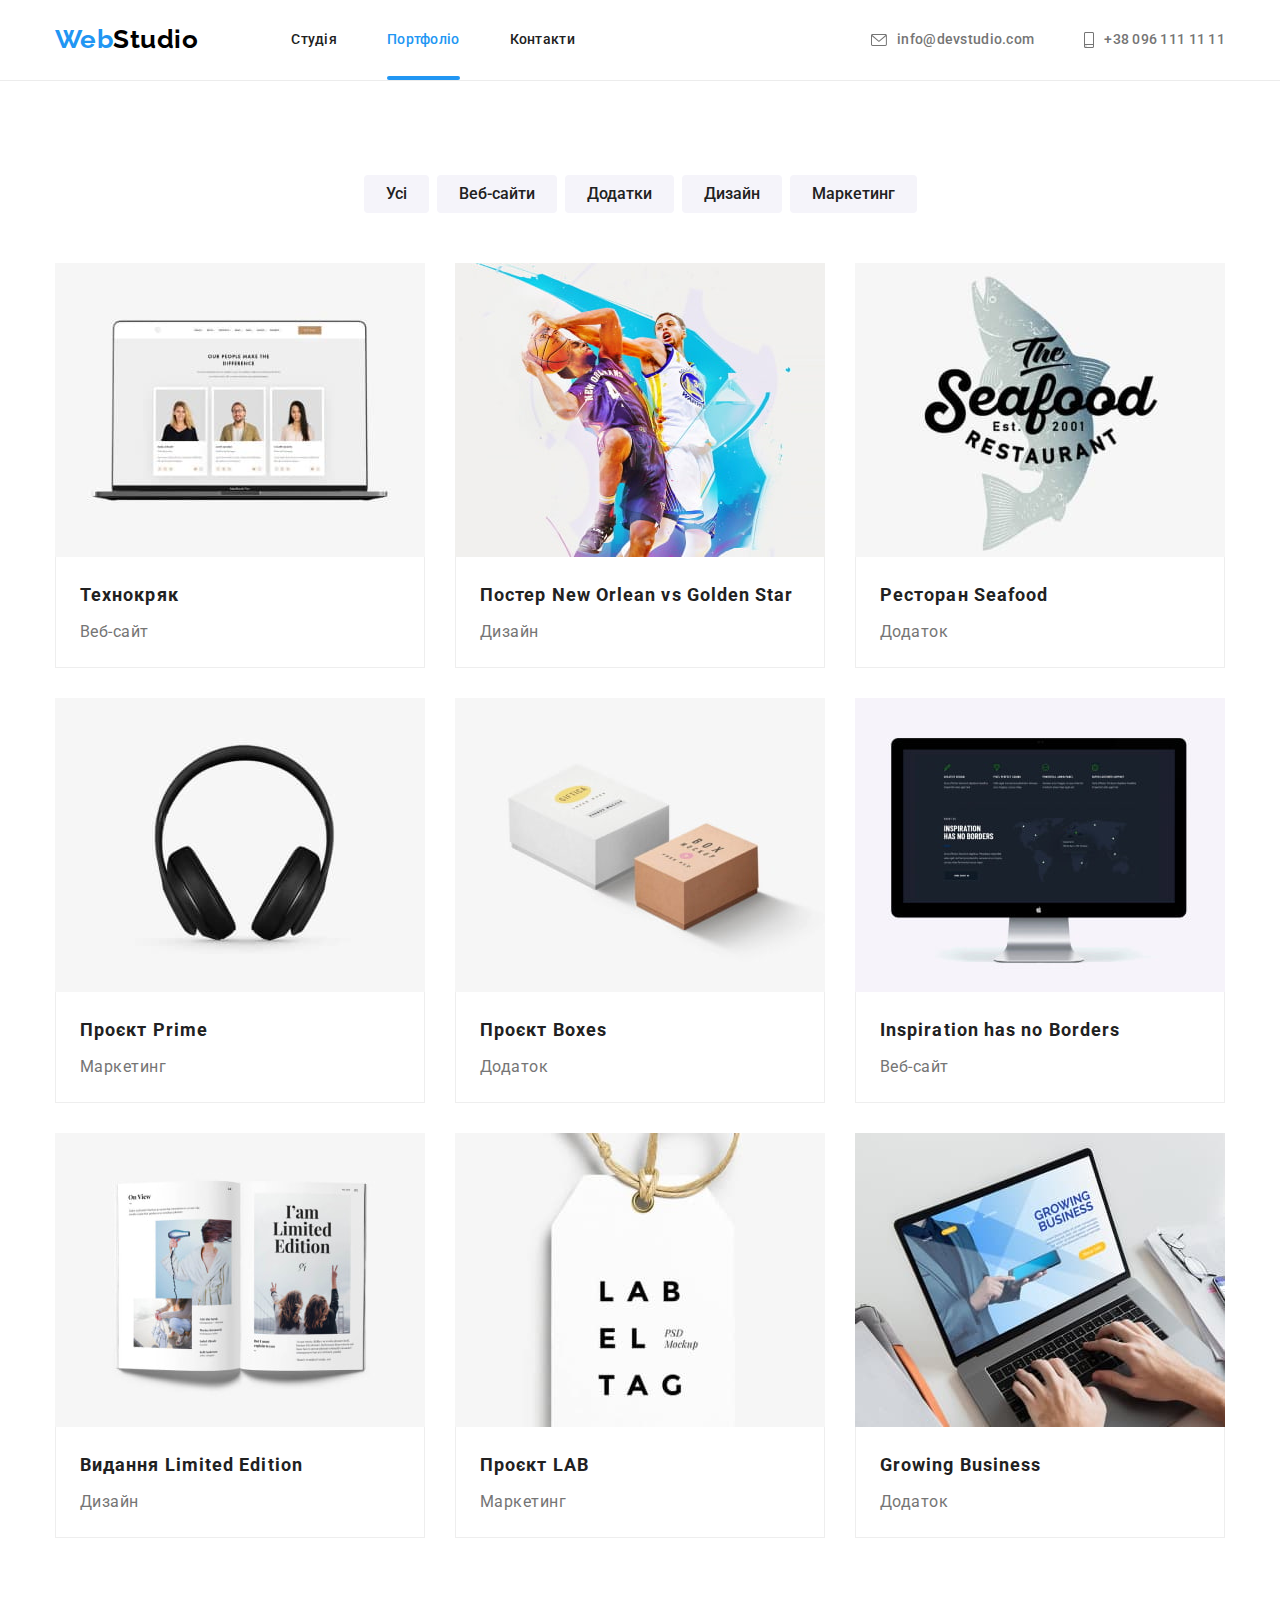
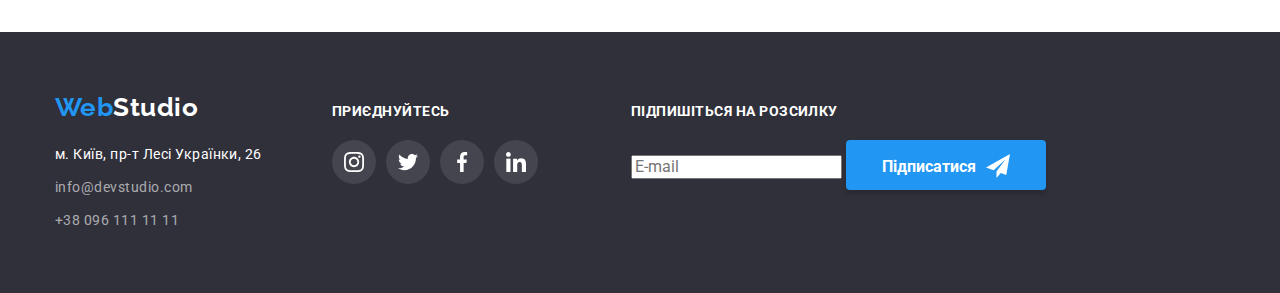
==== portfolio.html @ fe65bb8a "added forma" ====
<!DOCTYPE html>
<html lang="uk">
  <head>
    <meta charset="UTF-8" />
    <meta http-equiv="X-UA-Compatible" content="IE=edge" />
    <meta name="viewport" content="width=device-width, initial-scale=1.0" />
    <title>Portfolio</title>
    <link rel="preconnect" href="https://fonts.googleapis.com" />
    <link rel="preconnect" href="https://fonts.gstatic.com" crossorigin />
    <link
      href="https://fonts.googleapis.com/css2?family=Raleway:wght@700&family=Roboto:wght@400;500;700;900&display=swap"
      rel="stylesheet"
    />
    <link
      rel="stylesheet"
      href="https://cdnjs.cloudflare.com/ajax/libs/modern-normalize/1.1.0/modern-normalize.min.css"
    />
    <link rel="stylesheet" href="./css/styles.css" />
  </head>
  <body class="body">
    <header class="header">
      <div class="container main-nav">
        <a href="./index.html" class="logo"
          >Web<span class="logo-element">Studio</span></a
        >
        <nav>
          <ul class="nav">
            <li class="item">
              <a href="./index.html" class="nav-link">Студія</a>
            </li>
            <li class="item">
              <a href="./portfolio.html" class="nav-link current">Портфоліо</a>
            </li>
            <li class="item"><a href="" class="nav-link">Контакти</a></li>
          </ul>
        </nav>
        <ul class="address-nav">
          <li class="address-link">
            <a href="mailto:info@devstudio.com" class="address-link">
              <svg class="address-icon" width="16" height="12">
                <use href="./images/symbol-defs.svg#icon-envelope"></use>
              </svg>
              info@devstudio.com</a
            >
          </li>
          <li class="address-link">
            <a href="tel:+380961111111" class="address-link">
              <svg class="address-icon" width="10" height="16">
                <use href="./images/symbol-defs.svg#icon-smartphone"></use>
              </svg>
              +38 096 111 11 11</a
            >
          </li>
        </ul>
      </div>
    </header>
    <section class="portfolio">
      <div class="container">
        <h1 class="visually-hidden">Наші проекти</h1>
        <ul class="portfolio-filter">
          <li class="portfolio-element">
            <button type="button" class="filter-button">Усі</button>
          </li>
          <li class="portfolio-element">
            <button type="button" class="filter-button">Веб-сайти</button>
          </li>
          <li class="portfolio-element">
            <button type="button" class="filter-button">Додатки</button>
          </li>
          <li class="portfolio-element">
            <button type="button" class="filter-button">Дизайн</button>
          </li>
          <li class="portfolio-element">
            <button type="button" class="filter-button">Маркетинг</button>
          </li>
        </ul>
        <ul class="projects-list">
          <li class="works-list">
            <a class="additional" href="">
              <div class="works-overlay">
                <img src="./images/portfolio-1.jpeg" width="370" alt="Веб-сайт" />
                <div class="active-overlay">
                  <p class="overlay-text">
                    Ресурс пропонує комплексні пропозиції з різним рівнем функціоналу та сервісів. Все це дозволить відвідувачу отримати вичерпні відомості про компанію чи приватну особу.
                  </p>
                </div>
              </div>
              <div class="works-border">
                <h2 class="heading works">Технокряк</h2>
                <p class="text works">Веб-сайт</p>
              </div>
            </a>
          </li>
          <li class="works-list">
            <a class="additional" href="">
              <div class="works-overlay">
              <img src="./images/portfolio-2.jpeg" width="370" alt="Дизайн постера"/>
                <div class="active-overlay">
                  <p class="overlay-text">
                    Ресурс пропонує комплексні пропозиції з різним рівнем функціоналу та сервісів. Все це дозволить відвідувачу отримати вичерпні відомості про компанію чи приватну особу.
                  </p>
                </div>
              </div>
              <div class="works-border">
                <h2 class="heading works">Постер New Orlean vs Golden Star</h2>
                <p class="text works">Дизайн</p>
              </div>
            </a>
          </li>
          <li class="works-list">
            <a class="additional" href="">
              <div class="works-overlay">
                <img
                src="./images/portfolio-3.jpeg"
                width="370"
                alt="Додаток для ресторану"
              />
                <div class="active-overlay">
                  <p class="overlay-text">
                    Ресурс пропонує комплексні пропозиції з різним рівнем функціоналу та сервісів. Все це дозволить відвідувачу отримати вичерпні відомості про компанію чи приватну особу.
                  </p>
                </div>
              </div>
              <div class="works-border">
                <h2 class="heading works">Ресторан Seafood</h2>
                <p class="text works">Додаток</p>
              </div>
            </a>
          </li>
          <li class="works-list">
            <a class="additional" href="">
              <div class="works-overlay">
                <img
                src="./images/portfolio-4.jpeg"
                width="370"
                alt="Проєкт Прайм"
              />
                <div class="active-overlay">
                  <p class="overlay-text">
                    Ресурс пропонує комплексні пропозиції з різним рівнем функціоналу та сервісів. Все це дозволить відвідувачу отримати вичерпні відомості про компанію чи приватну особу.
                  </p>
                </div>
              </div>
              <div class="works-border">
                <h2 class="heading works">Проєкт Prime</h2>
                <p class="text works">Маркетинг</p>
              </div>
            </a>
          </li>
          <li class="works-list">
            <a class="additional" href="">
              <div class="works-overlay">
                <img
                src="./images/portfolio-5.jpeg"
                width="370"
                alt="Додаток Боксез"
              />
                <div class="active-overlay">
                  <p class="overlay-text">
                    Ресурс пропонує комплексні пропозиції з різним рівнем функціоналу та сервісів. Все це дозволить відвідувачу отримати вичерпні відомості про компанію чи приватну особу.
                  </p>
                </div>
              </div>
              <div class="works-border">
                <h2 class="heading works">Проєкт Boxes</h2>
                <p class="text works">Додаток</p>
              </div>
            </a>
          </li>
          <li class="works-list">
            <a class="additional" href=""
              >
              <div class="works-overlay">
                <img
                src="./images/portfolio-6.jpeg"
                width="370"
                alt="Веб-сайт"
              />
                <div class="active-overlay">
                  <p class="overlay-text">
                    Ресурс пропонує комплексні пропозиції з різним рівнем функціоналу та сервісів. Все це дозволить відвідувачу отримати вичерпні відомості про компанію чи приватну особу.
                  </p>
                </div>
              </div>
              <div class="works-border">
                <h2 class="heading works">Inspiration has no Borders</h2>
                <p class="text works">Веб-сайт</p>
              </div>
            </a>
          </li>
          <li class="works-list">
            <a class="additional" href=""
              >
              <div class="works-overlay">
                <img
                src="./images/portfolio-7.jpeg"
                width="370"
                alt="Дизайн журналу"
              />
                <div class="active-overlay">
                  <p class="overlay-text">
                    Ресурс пропонує комплексні пропозиції з різним рівнем функціоналу та сервісів. Все це дозволить відвідувачу отримати вичерпні відомості про компанію чи приватну особу.
                  </p>
                </div>
              </div>
              <div class="works-border">
                <h2 class="heading works">Видання Limited Edition</h2>
                <p class="text works">Дизайн</p>
              </div>
            </a>
          </li>
          <li class="works-list">
            <a class="additional" href="">
              <div class="works-overlay">
                <img
                src="./images/portfolio-8.jpeg"
                width="370"
                alt="Маркетинг проєкт"
              />
                <div class="active-overlay">
                  <p class="overlay-text">
                    Ресурс пропонує комплексні пропозиції з різним рівнем функціоналу та сервісів. Все це дозволить відвідувачу отримати вичерпні відомості про компанію чи приватну особу.
                  </p>
                </div>
              </div>
              <div class="works-border">
                <h2 class="heading works">Проєкт LAB</h2>
                <p class="text works">Маркетинг</p>
              </div>
            </a>
          </li>
          <li class="works-list">
            <a class="additional" href="">
              <div class="works-overlay">
                <img
                src="./images/portfolio-9.jpeg"
                width="370"
                alt="Додаток для бізнесу"
              />
                <div class="active-overlay">
                  <p class="overlay-text">
                    Ресурс пропонує комплексні пропозиції з різним рівнем функціоналу та сервісів. Все це дозволить відвідувачу отримати вичерпні відомості про компанію чи приватну особу.
                  </p>
                </div>
              </div>
              <div class="works-border">
                <h2 class="heading works">Growing Business</h2>
                <p class="text works">Додаток</p>
              </div>
            </a>
          </li>
        </ul>
      </div>
    </section>
    <footer class="footer">
      <div class="container address-join">
        <div class="footer-info">
          <a href="" class="logo dark"
            >Web<span class="logo-option">Studio</span></a>
          <address class="footer-address">
            <ul>
              <li class="footer-details">
                <a href="https://goo.gl/maps/xE7LxwzbenVqKgYw7" class="address">м. Київ, пр-т Лесі Українки, 26</a>
              </li>
              <li class="footer-details">
                <a href="mailto:info@devstudio.com" class="address-details"
                  >info@devstudio.com</a
                >
              </li>
              <li class="footer-details">
                <a href="tel:+380961111111" class="address-details"
                  >+38 096 111 11 11</a
                >
              </li>
            </ul>
          </address>
        </div>
        <div class="join">
          <h3 class="heading-join">приєднуйтесь</h3>
          <div class="join-links">
            <a href="https://www.instagram.com/" class="join-social">
              <svg class="team-button">
                <use href="./images/symbol-defs.svg#icon-instagram"></use>
              </svg>
            </a>
            <a href="https://twitter.com/" class="join-social">
              <svg class="join-button">
                <use href="./images/symbol-defs.svg#icon-twitter"></use>
              </svg>
            </a>
            <a href="https://www.facebook.com/" class="join-social">
              <svg class="join-button">
                <use href="./images/symbol-defs.svg#icon-facebook"></use>
              </svg>
            </a>
            <a href="https://www.linkedin.com/" class="join-social">
              <svg class="join-button">
                <use href="./images/symbol-defs.svg#icon-linkedin"></use>
              </svg>
            </a>
          </div>
        </div>
        <form class="subscription">
          <h3 class="heading-join">Підпишіться на розсилку</h3>
          <label>
            <input type="email" name="email" placeholder="E-mail"/>
            <button class="subscribe" type="submit"> Підписатися</button>
          </label>
        </form>
      </div>
    </footer>
  </body>
</html>
---- css/styles.css ----
/* Color palette
main text #757575;
header text #212121;
primary accent #2196F3;
secondary accent #ffffff;
logo option one #000000;
address rgba(255, 255, 255, 0.6);
footer background #2F303A;*/

:root {
  --main-text: #757575;
  --heading-text: #212121;
  --primary-accent: #2196f3;
  --secondary-accent: #ffffff;
  --logo-option-one: #000000;
  --address: rgba(255, 255, 255, 0.6);
  --footer-bg: #2f303a;
  --additional-grey: #f5f4fa;
  --social-links: #afb1b8;
}
.body {
  color: var(--heading-text);
  font-family: "Roboto", sans-serif;
  font-weight: 400;
  letter-spacing: 0.03em;
}
ul {
  list-style: none;
  padding-left: 0;
}
a {
  text-decoration: none;
}
h1,
h2,
h3,
h4,
h5,
h6 {
  margin: 0;
}
.visually-hidden {
  position: absolute;
  width: 1px;
  height: 1px;
  margin: -1px;
  border: 0;
  padding: 0;

  white-space: nowrap;
  clip-path: inset(100%);
  clip: rect(0 0 0 0);
  overflow: hidden;
}
.header {
  border-bottom: 1px solid #ececec;
}
.container {
  width: 1200px;
  padding-left: 15px;
  padding-right: 15px;
  margin-left: auto;
  margin-right: auto;
}
.container.main-nav {
  display: flex;
  align-items: center;
}
.logo {
  margin-right: 93px;

  color: var(--primary-accent);
  font-family: "Raleway";
  font-weight: 700;
  font-size: 26px;
  line-height: 1.2;
}
.logo-element {
  color: var(--logo-option-one);
  font-family: "Raleway";
  font-weight: 700;
  font-size: 26px;
  line-height: 1.2;
}
.nav {
  display: flex;
  margin: 0px;
}
.nav .item:not(:last-child) {
  margin-right: 50px;
}
.nav-link {
  display: block;
  padding-top: 32px;
  padding-bottom: 32px;

  color: var(--heading-text);
  font-weight: 500;
  font-size: 14px;
  line-height: 1.14;
  letter-spacing: 0.02em;

  transition: color 250ms cubic-bezier(0.4, 0, 0.2, 1)
}
.item {
  position: relative;
}
.nav-link.current {
  color: var(--primary-accent);
}
.nav-link.current::after {
  position: absolute;
  bottom: 0px;
  left: 0px;

  content: "";
  width: 100%;
  height: 4px;
  background-color: var(--primary-accent);
  border-radius: 2px;
}
.nav-link:hover,
.nav-link:focus {
  color: var(--primary-accent);
}
.address-nav {
  display: flex;
  padding-left: 0px;
  margin-left: auto;
}
.address-link {
  display: flex;
  align-items: center;
  color: var(--main-text);
  font-weight: 500;
  font-size: 14px;
  line-height: 1.14;
  letter-spacing: 0.02em;

  transition: color 250ms cubic-bezier(0.4, 0, 0.2, 1)
}
.address-link:not(:last-child) {
  margin-right: 50px;
}
.address-icon {
  margin-right: 10px;
  align-content: center;
  fill: currentColor;
}
.address-link:hover,
.address-link:focus,
.address-details:hover,
.address-details:focus {
  color: var(--primary-accent);
}
.hero {
  padding-top: 200px;
  padding-bottom: 200px;
  max-width: 1600px;
  height: 600px;
  margin-left: auto;
  margin-right: auto;

  background-color: var(--footer-bg);
  background-image: linear-gradient(
      to right,
      rgba(47, 48, 58, 0.4),
      rgba(47, 48, 58, 0.4)
    ),
    url("../images/background.jpeg");
  background-repeat: no-repeat;
  background-position: center;
}
.hero-heading {
  width: 696px;
  margin-top: 0px;
  margin-left: auto;
  margin-right: auto;
  margin-bottom: 30px;

  color: var(--secondary-accent);

  text-transform: uppercase;
  text-align: center;
  font-weight: 900;
  font-size: 44px;
  line-height: 1.36;
  letter-spacing: 0.06em;
}
.button {
  display: block;
  margin-left: auto;
  margin-right: auto;

  width: 216px;
  height: 50px;
  box-shadow: 0px 4px 4px rgba(0, 0, 0, 0.15);
  border-radius: 4px;
  border: 0;

  color: var(--secondary-accent);
  background-color: var(--primary-accent);
  font-weight: 700;
  font-size: 16px;
  line-height: 1.9;
  letter-spacing: 0.06em;
  cursor: pointer;
}
.button:hover {
  background-color: #188CE8;
}
.backdrop.is-hidden {
  opacity: 0;
  pointer-events: none;
}
.backdrop.is-hidden .modal {
  transform: translate(-50%, -50%) scale(0.8);
}
.backdrop {
  position: fixed;
  top: 0;
  left: 0;
  width: 100%;
  height: 100%;
  background-color: rgba(0, 0, 0, 0.2);
  opacity: 1;

  transition: opacity 250ms cubic-bezier(0.4, 0, 0.2, 1);
}
.modal {
  position: absolute;
  top: 50%;
  left: 50%;
  transform: translate(-50%, -50%) scale(1);
  width: 528px;
  height: 581px;
  padding: 40px;
  background-color: var(--secondary-accent);
  box-shadow: 0px 1px 3px rgba(0, 0, 0, 0.12), 0px 1px 1px rgba(0, 0, 0, 0.14), 0px 2px 1px rgba(0, 0, 0, 0.2);
  border-radius: 4px;

  transition: transform 250ms cubic-bezier(0.4, 0, 0.2, 1);
}
.close-button {
  position: absolute;
  top: 8px;
  right: 8px;
  width: 30px;
  height: 30px;

  background-color: #fff;
  border: 1px solid rgba(0, 0, 0, 0.1);
  border-radius: 50px;

  cursor: pointer;
}
.close-icon {
  position: absolute;
  top: 50%;
  left: 50%;
  transform: translate(-50%, -50%);

  width: 18px;
  height: 18px;
}
.heading {
  margin-bottom: 50px;

  font-weight: 700;
  font-size: 36px;
  line-height: 1.16;
  text-align: center;
}
.heading.secondary {
  margin-bottom: 10px;

  font-weight: 700;
  font-size: 14px;
  line-height: 1.14;
  text-transform: uppercase;
  text-align: left;
}
.text {
  margin: 0;

  color: var(--main-text);
  font-size: 14px;
  line-height: 1.7;
}

.features ul {
  margin: 0;
  padding: 0;
}
.features-list {
  display: flex;
}
.features {
  padding: 94px 0px;
}
.features-element {
  width: 270px;
}
.features-icon {
  display: flex;
  align-items: center;
  justify-content: center;

  height: 120px;
  margin-bottom: 30px;

  background-color: var(--additional-grey);
  border-radius: 4px;
}
.features-element:not(:last-child) {
  margin-right: 30px;
}
.about {
  padding-bottom: 94px;
}
.about-list {
  display: flex;
  padding-left: 0;
  margin: 0;
}
.about-element {
  position: relative;
  margin-right: 30px;
  height: 294px;
}
.about-element:nth-child(3) {
  margin-right: 0;
}
.about-container {
  position: absolute;
  bottom: 0px;
  left: 0px;
  width: 370px;
  height: 70px;
  background-color: rgba(47, 48, 58, 0.8);;
}
.about-text {
  position: absolute;
  top: 50%;
  left: 50%;
  transform: translate(-50%, -50%);

  margin: 0;

  font-weight: 700;
  font-size: 14px;
  line-height: 1.14;
  text-align: center;
  text-transform: uppercase;
  color: var(--secondary-accent);
}
.team {
  padding: 94px 0px;
  background-color: var(--additional-grey);
}
.team-members {
  display: flex;
  margin-top: 0;
  margin-bottom: 0;
}
.people {
  margin-right: 30px;
  padding-bottom: 30px;
  background: #ffffff;
  box-shadow: 0px 1px 3px rgba(0, 0, 0, 0.12), 0px 1px 1px rgba(0, 0, 0, 0.14),
    0px 2px 1px rgba(0, 0, 0, 0.2);
  border-radius: 0px 0px 4px 4px;
}
.people:nth-child(4) {
  margin-right: 0;
}
.heading-team {
  margin-top: 30px;

  font-weight: 500;
  font-size: 16px;
  line-height: 1.2;
  text-align: center;
}
.text-team {
  margin-top: 10px;
  margin-bottom: 0;

  color: var(--main-text);
  font-size: 16px;
  line-height: 1.2;
  text-align: center;
}
.team-links {
  display: flex;
  align-items: center;
  margin-top: 16px;
  margin-left: 32px;
  margin-right: 32px;
}
.team-social {
  display: flex;
  align-items: center;
  justify-content: center;

  width: 44px;
  height: 44px;

  border-radius: 50%;
  color: var(--social-links);

  transition: background-color 250ms cubic-bezier(0.4, 0, 0.2, 1), color 250ms cubic-bezier(0.4, 0, 0.2, 1);
}
.team-button {
  width: 20px;
  height: 20px;
  fill: currentColor;
}
.team-social:not(:last-child) {
  margin-right: 10px;
}
.team-social:hover,
.team-social:focus {
  background-color: var(--primary-accent);
  color: var(--secondary-accent);
}
.clients {
  padding-top: 94px;
  padding-bottom: 94px;
}
.clients-list {
  display: flex;
}
.clients-button:not(:last-child) {
  margin-right: 30px;
}
.clients-link {
  display: flex;
  align-items: center;
  justify-content: center;
  width: 170px;
  height: 92px;
  border: 1px solid var(--social-links);
  border-radius: 4px;
  color: var(--social-links);

  transition: color 250ms cubic-bezier(0.4, 0, 0.2, 1), border 250ms cubic-bezier(0.4, 0, 0.2, 1);
}
.clients-logo {
  width: 106px;
  height: 60px;
  fill: currentColor;
}
.clients-link:hover,
.clients-link:focus {
  color: var(--primary-accent);
  border: 1px solid var(--primary-accent);
}
.logo.dark {
  display: inline-block;
  margin-right: auto;
  margin-bottom: 20px;
}
.footer {
  padding-top: 60px;
  padding-bottom: 60px;
  background-color: var(--footer-bg);
}
.logo-option {
  color: var(--secondary-accent);
}
.footer ul {
  margin: 0;
}
.address-join {
  display: flex;
}
.footer-info {
  margin-right: 70px;
}
.address {
  color: var(--secondary-accent);
  font-style: normal;
  font-size: 14px;
  line-height: 1.71;
}
.address-details {
  color: var(--address);
  font-style: normal;
  font-size: 14px;
  line-height: 1.71;

  transition: color 250ms cubic-bezier(0.4, 0, 0.2, 1)
}
.join {
  padding-top: 12px;
  margin-right: 93px;
}
.heading-join {
  margin-bottom: 20px;
  font-weight: 700;
  font-size: 14px;
  line-height: 1.14;
  text-transform: uppercase;
  color: var(--secondary-accent);
}
.footer-details:not(:last-child) {
  margin-bottom: 9px;
}
.join-links {
  display: flex;
  align-items: center;
}
.join-social {
  display: flex;
  align-items: center;
  justify-content: center;

  width: 44px;
  height: 44px;

  border-radius: 50%;
  color: var(--secondary-accent);
  background-color: rgba(255, 255, 255, 0.1);

  transition: background-color 250ms cubic-bezier(0.4, 0, 0.2, 1);
}
.join-button {
  width: 20px;
  height: 20px;
  fill: currentColor;
}
.join-social:not(:last-child) {
  margin-right: 10px;
}
.join-social:hover,
.join-social:focus {
  background-color: var(--primary-accent);
}
.subscription {
  padding-top: 12px;

}
.footer-input {
  padding: 15px;
  margin-right: 12px;
  width: 358px;
  height: 50px;
  background-color: var(--footer-bg);
  color: var(--secondary-accent);
  border: 1px solid rgba(255, 255, 255, 0.3);
  filter: drop-shadow(0px 4px 4px rgba(0, 0, 0, 0.15));
  border-radius: 4px;
}
.subscribe {

  width: 200px;
  height: 50px;
  font-weight: 700;
  font-size: 16px;
  line-height: 1.88;
  color: var(--secondary-accent);
  background-color: var(--primary-accent);
  border: 0px solid var(--primary-accent);
  box-shadow: 0px 4px 4px rgba(0, 0, 0, 0.15);
  border-radius: 4px;
  cursor: pointer;
}
.subscribe::after {
  display: inline-block;
  transform: translateY(25%);
  margin-left: 10px;

  content: "";
  width: 24px;
  height: 24px;
  background-image: url(../images/send.svg);
  background-size: contain;
}
.subscribe:hover {
  background-color: #188CE8;
}
.portfolio {
  padding-top: 94px;
  padding-bottom: 94px;
}
.portfolio-filter {
  display: flex;
  margin-top: 0;
  margin-bottom: 50px;
  justify-content: center;
}
.portfolio-element:not(:last-child) {
  margin-right: 8px;
}
.filter-button {
  display: inline-block;
  padding-top: 6px;
  padding-bottom: 6px;
  padding-left: 22px;
  padding-right: 22px;
  border: 0px;
  border-radius: 4px;

  color: var(--heading-text);
  background-color: var(--additional-grey);
  font-family: "Roboto";
  font-weight: 500;
  font-size: 16px;
  line-height: 1.62;
  cursor: pointer;

  transition: background-color 250ms cubic-bezier(0.4, 0, 0.2, 1),
  color 250ms cubic-bezier(0.4, 0, 0.2, 1), box-shadow 250ms cubic-bezier(0.4, 0, 0.2, 1);
}
.filter-button:hover,
.filter-button:focus {
  color: var(--secondary-accent);
  background-color: var(--primary-accent);
  box-shadow: 0px 3px 1px rgba(0, 0, 0, 0.1), 0px 1px 2px rgba(0, 0, 0, 0.08),
    0px 2px 2px rgba(0, 0, 0, 0.12);
}
.projects-list {
  display: flex;
  flex-wrap: wrap;
  margin-top: 0;
  margin-bottom: 0;
}
.works-list {
  width: calc(100%-60px / 3);
  margin-right: 30px;
  margin-bottom: 30px;
  transition: box-shadow 250ms cubic-bezier(0.4, 0, 0.2, 1);
}
.works-list:nth-child(3n + 3) {
  margin-right: 0;
}
.works-list:nth-last-child(-n + 3) {
  margin-bottom: 0;
}
.works-list:hover,
.works-list:focus {
  box-shadow: 0px 1px 1px rgba(0, 0, 0, 0.12), 0px 4px 4px rgba(0, 0, 0, 0.06),
    1px 4px 6px rgba(0, 0, 0, 0.16);
}
.works-border {
  border-bottom: 1px solid #eeeeee;
  border-left: 1px solid #eeeeee;
  border-right: 1px solid #eeeeee;
  padding-top: 20px;
  padding-bottom: 20px;
  padding-left: 24px;
  padding-right: 24px;
}
.heading.works {
  margin-bottom: 4px;

  color: var(--heading-text);
  font-weight: 700;
  font-size: 18px;
  line-height: 2;
  letter-spacing: 0.06em;
  text-align: left;
}
.text.works {
  font-size: 16px;
  line-height: 1.88;
}
.additional {
  position: relative;
}
.additional:hover .active-overlay {
  position: absolute;
  transform: translateX(0);
}
.works-overlay {
  position: relative;
  overflow: hidden;
  height: 294px;
}
.active-overlay {
  position: absolute;
  top: 0;
  left: 0;
  transform: translateY(100%);
  width: 370px;
  height: 294px;
  background-color: rgba(33, 150, 243, 0.9);
  transition: transform 250ms cubic-bezier(0.4, 0, 0.2, 1);
}
.overlay-text {
  position: absolute;
  top: 50%;
  left: 50%;
  transform: translate(-50%,-50%);
  margin: 0;
  width: 322px;
  height: 168px;
  font-size: 18px;
  line-height: 1.56;
  color: var(--secondary-accent);
}
textarea {
  resize: none;
}
.heading-modal {
  margin-bottom: 12px;
  font-weight: 700;
  font-size: 20px;
  line-height: 1.15;
  text-align: center;
}
.input-names {
  margin-bottom: 4px;
  font-size: 12px;
  line-height: 1.16;
  letter-spacing: 0.01em;
  color: var(--main-text);
  }
.input-box {
  position: relative;
  display: flex;
  flex-direction: column;
}
.input-box:not(:first-child) {
  margin-top: 10px;
}
.input-area {
  height: 40px;
  padding-top: 11px;
  padding-bottom: 11px;
  padding-left: 42px;
  padding-right: 11px;
  border: 1px solid rgba(33, 33, 33, 0.2);
  border-radius: 4px;
}
.input-area:focus, .input-comment:focus {
  border: 1px solid var(--primary-accent);
  outline: none;
}
.input-area:focus + .input-icon {
  fill: var(--primary-accent);
}
.input-comment {
  margin-bottom: 20px;
  height: 120px;
  padding: 12px 16px;
  border: 1px solid rgba(33, 33, 33, 0.2);
  border-radius: 4px;

}
.input-comment::placeholder {
  font-size: 12px;
  line-height: 1.16;
  letter-spacing: 0.01em;

  color: rgba(117, 117, 117, 0.5);
}
.input-icon {
  position: absolute;
  top: 29px;
  left: 12px;
  width: 18px;
  height: 18px;
}
.check-icon {
  margin-right: 7px;
  width: 16px;
  height: 16px;
  background-color: var(--secondary-accent);
  border: 2px solid var(--logo-option-one);
  border-radius: 3px;
}
.box {
  position: absolute;
  width: 1px;
  height: 1px;
  margin: -1px;
  border: 0;
  padding: 0;
  
  white-space: nowrap;
  clip-path: inset(100%);
  clip: rect(0 0 0 0);
  overflow: hidden;
}
.box:checked + .check-icon {
  background-color: var(--primary-accent);
  background-image: url(../images/icon-check.svg);
  background-repeat: no-repeat;
  background-size: contain;
  background-origin: border-box;
  border: 2px solid var(--primary-accent)
  border-radius: 3px;
}
.conditions {
  display: flex;
}
.terms {
  display: flex;
  align-items: center;
  margin-left: auto;
  margin-right: auto;
  margin-bottom: 30px;
  font-size: 14px;
  line-height: 1.71;
  letter-spacing: 0.03em;
  color: var(--main-text);
}
.terms input[type='checkbox'] {
margin-right: 8px;
}
.terms-link {
  position: relative;
  margin-left: 3px;
  color: var(--primary-accent);
}
.terms-link::after {
  position: absolute;
  bottom: 6px;
  left: 0px;

  content: "";
  width: 100%;
  height: 1px;
  background-color: var(--primary-accent);
}
.button.send {
  width: 200px;
}
.button.send:hover {
  background-color: #188CE8;
}
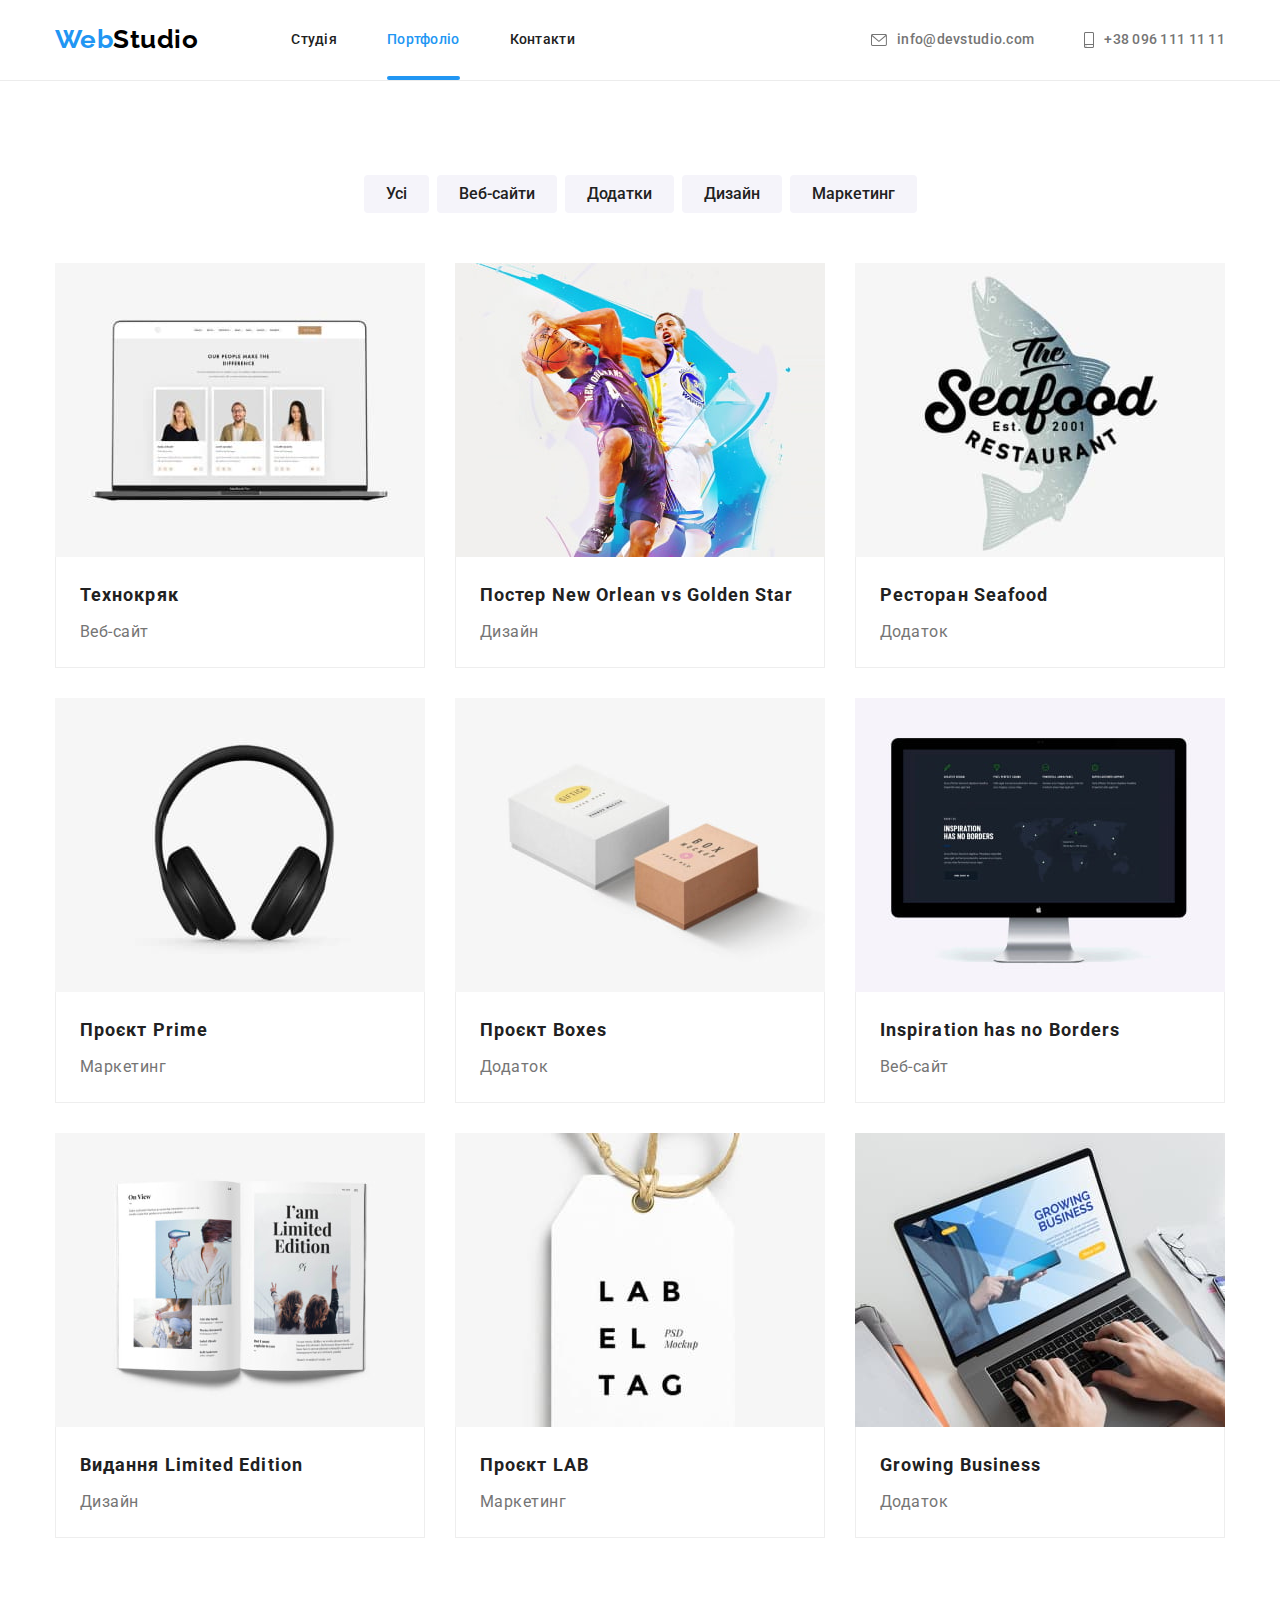
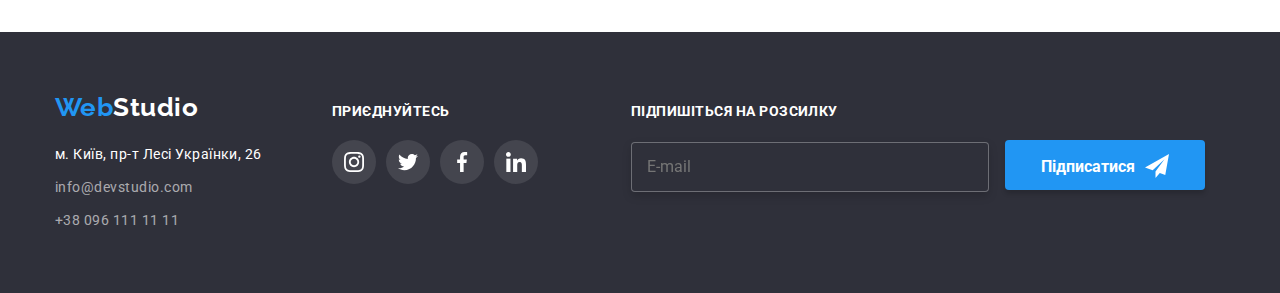
==== commit e41d0ddc: "added missing class" ====
--- a/portfolio.html
+++ b/portfolio.html
@@ -303,7 +303,7 @@
         <form class="subscription">
           <h3 class="heading-join">Підпишіться на розсилку</h3>
           <label>
-            <input type="email" name="email" placeholder="E-mail"/>
+            <input class="footer-input" type="email" name="email" placeholder="E-mail"/>
             <button class="subscribe" type="submit"> Підписатися</button>
           </label>
         </form>
